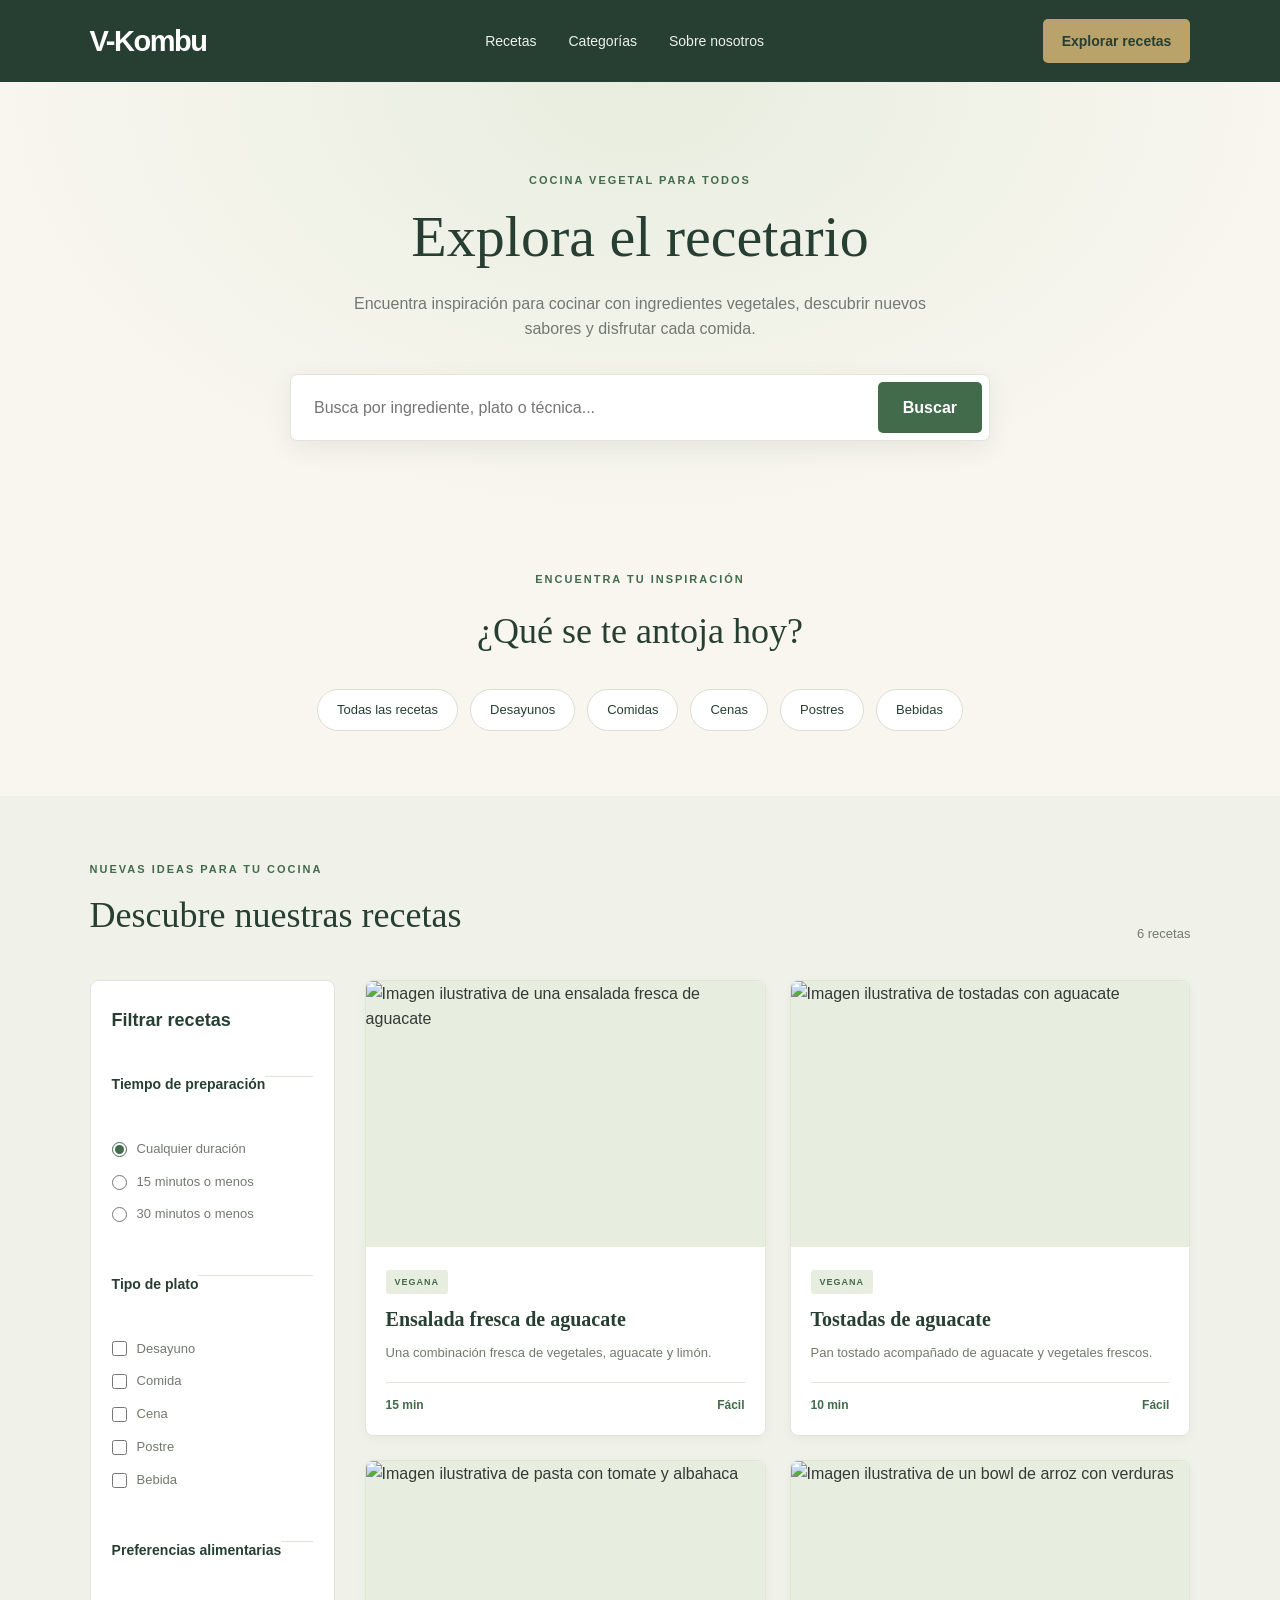
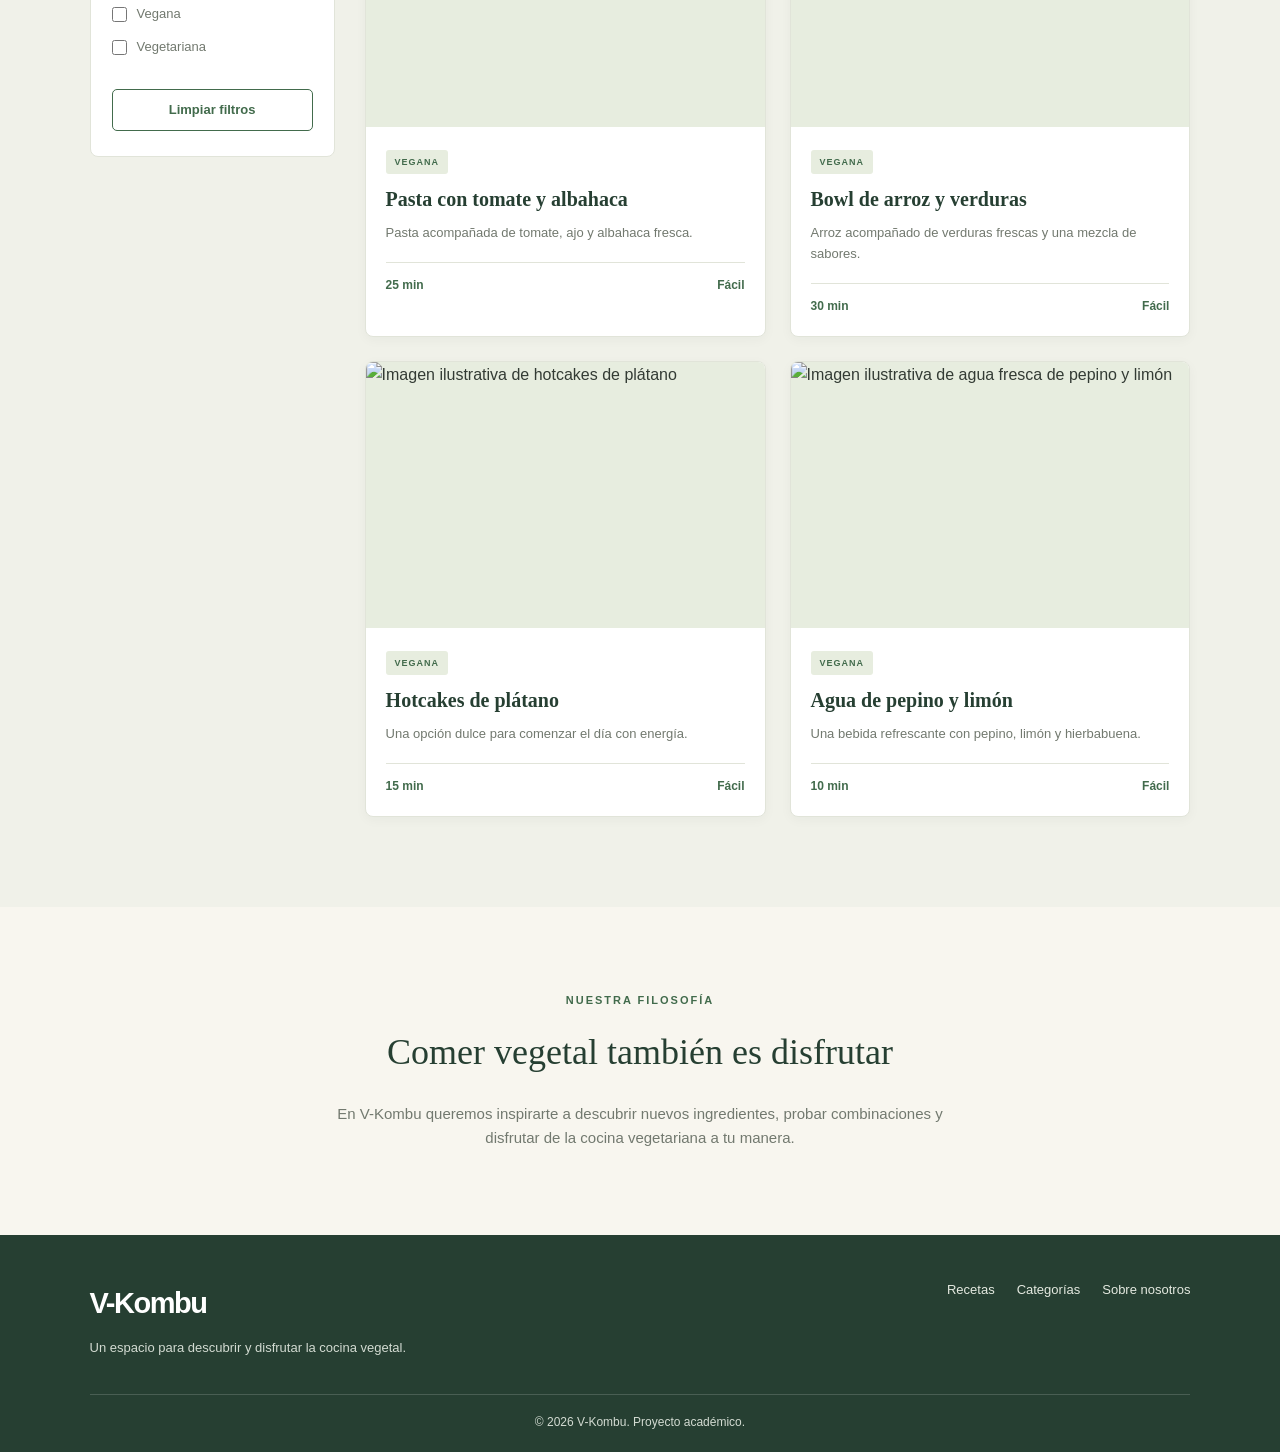
==== index.html @ d4061a19 "actualizacion de pagina" ====
<!DOCTYPE html>
<html lang="es">

<head>
    <meta charset="UTF-8">
    <meta name="viewport" content="width=device-width, initial-scale=1.0">

    <meta name="description"
        content="Descubre recetas vegetarianas, explora ingredientes y encuentra inspiración para cocinar de forma saludable.">

    <title>V-Kombu | Recetario Vegetal</title>

    <link rel="stylesheet" href="css/estilos.css">
</head>

<body>

    <!-- ENCABEZADO -->
    <header class="encabezado">

        <a href="#" class="logo" aria-label="V-Kombu, página principal">
            V-Kombu
        </a>

        <nav class="navegacion" aria-label="Navegación principal">
            <a href="#recetas">Recetas</a>
            <a href="#categorias">Categorías</a>
            <a href="#nosotros">Sobre nosotros</a>
        </nav>

        <a href="#recetas" class="boton-explorar">
            Explorar recetas
        </a>

    </header>


    <!-- CONTENIDO PRINCIPAL -->
    <main>

        <!-- PRESENTACIÓN Y BUSCADOR -->
        <section class="presentacion">

            <p class="etiqueta">COCINA VEGETAL PARA TODOS</p>

            <h1>Explora el recetario</h1>

            <p class="descripcion">
                Encuentra inspiración para cocinar con ingredientes
                vegetales, descubrir nuevos sabores y disfrutar cada comida.
            </p>

            <form class="buscador" id="formulario-busqueda" role="search">

                <label for="buscar-receta" class="texto-oculto">
                    Buscar recetas
                </label>

                <input
                    type="search"
                    id="buscar-receta"
                    name="busqueda"
                    placeholder="Busca por ingrediente, plato o técnica..."
                >

                <button type="submit">
                    Buscar
                </button>

            </form>

        </section>


        <!-- CATEGORÍAS -->
        <section class="categorias" id="categorias">

            <div class="titulo-seccion">
                <p class="etiqueta">ENCUENTRA TU INSPIRACIÓN</p>
                <h2>¿Qué se te antoja hoy?</h2>
            </div>

            <div class="lista-categorias">

                <button type="button" class="categoria" data-categoria="todas">
                    Todas las recetas
                </button>

                <button type="button" class="categoria" data-categoria="desayuno">
                    Desayunos
                </button>

                <button type="button" class="categoria" data-categoria="comida">
                    Comidas
                </button>

                <button type="button" class="categoria" data-categoria="cena">
                    Cenas
                </button>

                <button type="button" class="categoria" data-categoria="postre">
                    Postres
                </button>

                <button type="button" class="categoria" data-categoria="bebida">
                    Bebidas
                </button>

            </div>

        </section>


        <!-- RECETAS Y FILTROS -->
        <section class="seccion-recetas" id="recetas">

            <div class="encabezado-recetas">

                <div>
                    <p class="etiqueta">NUEVAS IDEAS PARA TU COCINA</p>
                    <h2>Descubre nuestras recetas</h2>
                </div>

                <p id="contador-recetas" aria-live="polite">
                    6 recetas
                </p>

            </div>


            <div class="contenido-recetas">

                <!-- PANEL DE FILTROS -->
                <aside class="filtros" aria-label="Filtros de recetas">

                    <h3>Filtrar recetas</h3>

                    <!-- FILTRO POR TIEMPO -->
                    <fieldset>

                        <legend>Tiempo de preparación</legend>

                        <label>
                            <input type="radio" name="tiempo" value="todos" checked>
                            Cualquier duración
                        </label>

                        <label>
                            <input type="radio" name="tiempo" value="15">
                            15 minutos o menos
                        </label>

                        <label>
                            <input type="radio" name="tiempo" value="30">
                            30 minutos o menos
                        </label>

                    </fieldset>


                    <!-- FILTRO POR TIPO DE PLATO -->
                    <fieldset>

                        <legend>Tipo de plato</legend>

                        <label>
                            <input type="checkbox" name="tipo" value="desayuno">
                            Desayuno
                        </label>

                        <label>
                            <input type="checkbox" name="tipo" value="comida">
                            Comida
                        </label>

                        <label>
                            <input type="checkbox" name="tipo" value="cena">
                            Cena
                        </label>

                        <label>
                            <input type="checkbox" name="tipo" value="postre">
                            Postre
                        </label>

                        <label>
                            <input type="checkbox" name="tipo" value="bebida">
                            Bebida
                        </label>

                    </fieldset>


                    <!-- FILTRO POR ALIMENTACIÓN -->
                    <fieldset>

                        <legend>Preferencias alimentarias</legend>

                        <label>
                            <input type="checkbox" name="alimentacion" value="vegana">
                            Vegana
                        </label>

                        <label>
                            <input type="checkbox" name="alimentacion" value="vegetariana">
                            Vegetariana
                        </label>

                    </fieldset>


                    <button type="button" id="limpiar-filtros">
                        Limpiar filtros
                    </button>

                </aside>


                <!-- CUADRÍCULA DE RECETAS -->
                <div class="cuadricula-recetas" id="lista-recetas">


                    <!-- RECETA 1 -->
                    <article
                        class="tarjeta-receta"
                        data-nombre="ensalada fresca de aguacate"
                        data-ingredientes="aguacate lechuga tomate pepino limón"
                        data-categoria="comida"
                        data-tiempo="15"
                        data-alimentacion="vegana vegetariana"
                    >

                        <img
                            src="https://placehold.co/600x400/E5EBDD/31543D?text=Ensalada+fresca"
                            alt="Imagen ilustrativa de una ensalada fresca de aguacate"
                            loading="lazy"
                        >

                        <div class="informacion-receta">

                            <span class="etiqueta-receta">VEGANA</span>

                            <h3>Ensalada fresca de aguacate</h3>

                            <p>
                                Una combinación fresca de vegetales,
                                aguacate y limón.
                            </p>

                            <div class="detalles-receta">
                                <span>15 min</span>
                                <span>Fácil</span>
                            </div>

                        </div>

                    </article>


                    <!-- RECETA 2 -->
                    <article
                        class="tarjeta-receta"
                        data-nombre="tostadas de aguacate"
                        data-ingredientes="pan aguacate tomate limón"
                        data-categoria="desayuno"
                        data-tiempo="10"
                        data-alimentacion="vegana vegetariana"
                    >

                        <img
                            src="https://placehold.co/600x400/F2E6CE/715538?text=Tostadas+de+aguacate"
                            alt="Imagen ilustrativa de tostadas con aguacate"
                            loading="lazy"
                        >

                        <div class="informacion-receta">

                            <span class="etiqueta-receta">VEGANA</span>

                            <h3>Tostadas de aguacate</h3>

                            <p>
                                Pan tostado acompañado de aguacate
                                y vegetales frescos.
                            </p>

                            <div class="detalles-receta">
                                <span>10 min</span>
                                <span>Fácil</span>
                            </div>

                        </div>

                    </article>


                    <!-- RECETA 3 -->
                    <article
                        class="tarjeta-receta"
                        data-nombre="pasta con tomate y albahaca"
                        data-ingredientes="pasta tomate albahaca ajo aceite de oliva"
                        data-categoria="comida"
                        data-tiempo="25"
                        data-alimentacion="vegana vegetariana"
                    >

                        <img
                            src="https://placehold.co/600x400/F1DCD0/7B4938?text=Pasta+con+tomate"
                            alt="Imagen ilustrativa de pasta con tomate y albahaca"
                            loading="lazy"
                        >

                        <div class="informacion-receta">

                            <span class="etiqueta-receta">VEGANA</span>

                            <h3>Pasta con tomate y albahaca</h3>

                            <p>
                                Pasta acompañada de tomate,
                                ajo y albahaca fresca.
                            </p>

                            <div class="detalles-receta">
                                <span>25 min</span>
                                <span>Fácil</span>
                            </div>

                        </div>

                    </article>


                    <!-- RECETA 4 -->
                    <article
                        class="tarjeta-receta"
                        data-nombre="bowl de arroz y verduras"
                        data-ingredientes="arroz zanahoria brócoli pepino ajonjolí"
                        data-categoria="comida"
                        data-tiempo="30"
                        data-alimentacion="vegana vegetariana"
                    >

                        <img
                            src="https://placehold.co/600x400/E3E8D5/496341?text=Bowl+de+verduras"
                            alt="Imagen ilustrativa de un bowl de arroz con verduras"
                            loading="lazy"
                        >

                        <div class="informacion-receta">

                            <span class="etiqueta-receta">VEGANA</span>

                            <h3>Bowl de arroz y verduras</h3>

                            <p>
                                Arroz acompañado de verduras
                                frescas y una mezcla de sabores.
                            </p>

                            <div class="detalles-receta">
                                <span>30 min</span>
                                <span>Fácil</span>
                            </div>

                        </div>

                    </article>


                    <!-- RECETA 5 -->
                    <article
                        class="tarjeta-receta"
                        data-nombre="hotcakes de plátano"
                        data-ingredientes="plátano avena leche vegetal canela"
                        data-categoria="desayuno"
                        data-tiempo="15"
                        data-alimentacion="vegana vegetariana"
                    >

                        <img
                            src="https://placehold.co/600x400/F0E2C8/795A3B?text=Hotcakes+de+pl%C3%A1tano"
                            alt="Imagen ilustrativa de hotcakes de plátano"
                            loading="lazy"
                        >

                        <div class="informacion-receta">

                            <span class="etiqueta-receta">VEGANA</span>

                            <h3>Hotcakes de plátano</h3>

                            <p>
                                Una opción dulce para comenzar
                                el día con energía.
                            </p>

                            <div class="detalles-receta">
                                <span>15 min</span>
                                <span>Fácil</span>
                            </div>

                        </div>

                    </article>


                    <!-- RECETA 6 -->
                    <article
                        class="tarjeta-receta"
                        data-nombre="agua fresca de pepino y limón"
                        data-ingredientes="pepino limón agua hierbabuena"
                        data-categoria="bebida"
                        data-tiempo="10"
                        data-alimentacion="vegana vegetariana"
                    >

                        <img
                            src="https://placehold.co/600x400/DCECE1/3F7255?text=Agua+de+pepino"
                            alt="Imagen ilustrativa de agua fresca de pepino y limón"
                            loading="lazy"
                        >

                        <div class="informacion-receta">

                            <span class="etiqueta-receta">VEGANA</span>

                            <h3>Agua de pepino y limón</h3>

                            <p>
                                Una bebida refrescante con pepino,
                                limón y hierbabuena.
                            </p>

                            <div class="detalles-receta">
                                <span>10 min</span>
                                <span>Fácil</span>
                            </div>

                        </div>

                    </article>


                    <!-- MENSAJE CUANDO NO HAY RESULTADOS -->
                    <p id="sin-resultados" hidden>
                        No encontramos recetas con esos criterios.
                        Prueba con otros filtros.
                    </p>

                </div>

            </div>

        </section>


        <!-- SOBRE NOSOTROS -->
        <section class="sobre-nosotros" id="nosotros">

            <p class="etiqueta">NUESTRA FILOSOFÍA</p>

            <h2>Comer vegetal también es disfrutar</h2>

            <p>
                En V-Kombu queremos inspirarte a descubrir nuevos
                ingredientes, probar combinaciones y disfrutar
                de la cocina vegetariana a tu manera.
            </p>

        </section>

    </main>


    <!-- PIE DE PÁGINA -->
    <footer class="pie-pagina">

        <div class="pie-contenido">

            <div>
                <a href="#" class="logo">V-Kombu</a>

                <p>
                    Un espacio para descubrir y disfrutar
                    la cocina vegetal.
                </p>
            </div>

            <div class="enlaces-pie">

                <a href="#recetas">Recetas</a>
                <a href="#categorias">Categorías</a>
                <a href="#nosotros">Sobre nosotros</a>

            </div>

        </div>

        <p class="copyright">
            © 2026 V-Kombu. Proyecto académico.
        </p>

    </footer>


    <!-- CONEXIÓN CON JAVASCRIPT -->
    <script src="js/app.js"></script>

</body>

</html>
---- css/estilos.css ----
/* ========================================
   V-KOMBU - RECETARIO VEGETAL
   HOJA DE ESTILOS PRINCIPAL
======================================== */

/* 1. COLORES Y CONFIGURACIÓN GENERAL */

:root {
    --verde-oscuro: #263f32;
    --verde-principal: #426b4c;
    --verde-claro: #e7eddf;
    --crema: #f8f6ef;
    --blanco: #ffffff;
    --dorado: #b9a36b;
    --texto: #333b34;
    --texto-suave: #72796f;
    --borde: #e1e4d9;
    --sombra: 0 8px 25px rgba(38, 63, 50, 0.08);
}

* {
    box-sizing: border-box;
    margin: 0;
    padding: 0;
}

html {
    scroll-behavior: smooth;
    scroll-padding-top: 100px;
}

body {
    font-family: Arial, Helvetica, sans-serif;
    background-color: var(--crema);
    color: var(--texto);
    line-height: 1.6;
}

img {
    display: block;
    max-width: 100%;
}

a {
    color: inherit;
    text-decoration: none;
}

button,
input {
    font: inherit;
}

button {
    cursor: pointer;
}

button:focus-visible,
a:focus-visible,
input:focus-visible {
    outline: 3px solid var(--dorado);
    outline-offset: 3px;
}

[hidden] {
    display: none !important;
}

.texto-oculto {
    position: absolute;
    width: 1px;
    height: 1px;
    padding: 0;
    margin: -1px;
    overflow: hidden;
    clip: rect(0, 0, 0, 0);
    white-space: nowrap;
    border: 0;
}


/* 2. ENCABEZADO */

.encabezado {
    min-height: 82px;
    padding: 18px 7%;
    background-color: var(--verde-oscuro);
    color: var(--blanco);
    display: flex;
    align-items: center;
    justify-content: space-between;
    gap: 28px;
}

.logo {
    color: var(--blanco);
    font-size: 29px;
    font-weight: 800;
    letter-spacing: -1.5px;
}

.navegacion {
    display: flex;
    align-items: center;
    gap: 32px;
}

.navegacion a {
    font-size: 14px;
    color: #edf0e9;
    transition: color 0.2s ease;
}

.navegacion a:hover {
    color: #d9c58e;
}

.boton-explorar {
    background-color: var(--dorado);
    color: var(--verde-oscuro);
    border-radius: 5px;
    padding: 11px 19px;
    font-size: 14px;
    font-weight: bold;
    transition: background-color 0.2s ease;
}

.boton-explorar:hover {
    background-color: #d1bd87;
}


/* 3. PRESENTACIÓN Y BUSCADOR */

.presentacion {
    padding: 90px 20px 75px;
    text-align: center;
    background:
        radial-gradient(
            ellipse at top,
            #e8eddf 0%,
            var(--crema) 72%
        );
}

.etiqueta {
    color: var(--verde-principal);
    font-size: 11px;
    font-weight: bold;
    letter-spacing: 2px;
    margin-bottom: 14px;
}

.presentacion h1 {
    color: var(--verde-oscuro);
    font-family: Georgia, "Times New Roman", serif;
    font-size: clamp(36px, 5vw, 58px);
    font-weight: normal;
    line-height: 1.15;
    margin-bottom: 20px;
}

.descripcion {
    max-width: 610px;
    margin: 0 auto 32px;
    color: var(--texto-suave);
    font-size: 16px;
}

.buscador {
    display: flex;
    max-width: 700px;
    margin: 0 auto;
    padding: 7px;
    background-color: var(--blanco);
    border: 1px solid var(--borde);
    border-radius: 7px;
    box-shadow: var(--sombra);
}

.buscador input {
    flex: 1;
    min-width: 0;
    border: none;
    outline: none;
    background: transparent;
    padding: 13px 16px;
    color: var(--texto);
}

.buscador input:focus-visible {
    outline: 2px solid var(--verde-principal);
    outline-offset: -2px;
}

.buscador button {
    border: none;
    border-radius: 5px;
    padding: 12px 25px;
    background-color: var(--verde-principal);
    color: var(--blanco);
    font-weight: bold;
    transition: background-color 0.2s ease;
}

.buscador button:hover {
    background-color: var(--verde-oscuro);
}


/* 4. CATEGORÍAS */

.categorias {
    padding: 55px 7% 65px;
    text-align: center;
}

.titulo-seccion h2,
.encabezado-recetas h2,
.sobre-nosotros h2 {
    font-family: Georgia, "Times New Roman", serif;
    font-size: clamp(27px, 3vw, 36px);
    font-weight: normal;
    color: var(--verde-oscuro);
}

.lista-categorias {
    display: flex;
    flex-wrap: wrap;
    justify-content: center;
    gap: 12px;
    margin-top: 28px;
}

.categoria {
    border: 1px solid #d9dfd2;
    background-color: var(--blanco);
    color: var(--verde-oscuro);
    padding: 10px 19px;
    border-radius: 30px;
    font-size: 13px;
    transition: all 0.2s ease;
}

.categoria:hover,
.categoria.activa {
    background-color: var(--verde-principal);
    border-color: var(--verde-principal);
    color: var(--blanco);
}


/* 5. SECCIÓN DE RECETAS */

.seccion-recetas {
    padding: 65px 7% 90px;
    background-color: #f0f1e9;
}

.encabezado-recetas {
    display: flex;
    align-items: end;
    justify-content: space-between;
    gap: 20px;
    margin-bottom: 35px;
}

.encabezado-recetas .etiqueta {
    margin-bottom: 8px;
}

#contador-recetas {
    color: var(--texto-suave);
    font-size: 13px;
}


/* 6. DISTRIBUCIÓN DE FILTROS Y TARJETAS */

.contenido-recetas {
    display: grid;
    grid-template-columns: 245px minmax(0, 1fr);
    gap: 30px;
    align-items: start;
}

.filtros {
    background-color: var(--blanco);
    border: 1px solid var(--borde);
    border-radius: 8px;
    padding: 25px 21px;
}

.filtros h3 {
    color: var(--verde-oscuro);
    font-size: 18px;
    margin-bottom: 22px;
}

.filtros fieldset {
    border: none;
    border-top: 1px solid var(--borde);
    padding: 19px 0;
}

.filtros legend {
    padding-top: 17px;
    margin-bottom: 12px;
    font-size: 14px;
    font-weight: bold;
    color: var(--verde-oscuro);
}

.filtros label {
    display: flex;
    align-items: center;
    gap: 10px;
    margin: 12px 0;
    color: var(--texto-suave);
    font-size: 13px;
    cursor: pointer;
}

.filtros input {
    accent-color: var(--verde-principal);
    width: 15px;
    height: 15px;
    flex-shrink: 0;
}

#limpiar-filtros {
    width: 100%;
    padding: 10px;
    border: 1px solid var(--verde-principal);
    border-radius: 5px;
    background-color: transparent;
    color: var(--verde-principal);
    font-size: 13px;
    font-weight: bold;
}

#limpiar-filtros:hover {
    background-color: var(--verde-claro);
}


/* 7. CUADRÍCULA DE RECETAS */

.cuadricula-recetas {
    display: grid;
    grid-template-columns: repeat(2, minmax(0, 1fr));
    gap: 24px;
}

.tarjeta-receta {
    min-width: 0;
    overflow: hidden;
    background-color: var(--blanco);
    border: 1px solid var(--borde);
    border-radius: 8px;
    box-shadow: 0 3px 12px rgba(38, 63, 50, 0.04);
    transition:
        transform 0.25s ease,
        box-shadow 0.25s ease;
}

.tarjeta-receta:hover {
    transform: translateY(-5px);
    box-shadow: var(--sombra);
}

.tarjeta-receta img {
    width: 100%;
    aspect-ratio: 3 / 2;
    object-fit: cover;
    background-color: var(--verde-claro);
}

.informacion-receta {
    padding: 20px;
}

.etiqueta-receta {
    display: inline-block;
    color: var(--verde-principal);
    background-color: var(--verde-claro);
    padding: 5px 9px;
    border-radius: 3px;
    font-size: 9px;
    font-weight: bold;
    letter-spacing: 1px;
    margin-bottom: 12px;
}

.informacion-receta h3 {
    color: var(--verde-oscuro);
    font-family: Georgia, "Times New Roman", serif;
    font-size: 20px;
    line-height: 1.35;
    margin-bottom: 10px;
}

.informacion-receta p {
    color: var(--texto-suave);
    font-size: 13px;
    margin-bottom: 18px;
}

.detalles-receta {
    display: flex;
    align-items: center;
    justify-content: space-between;
    gap: 10px;
    padding-top: 13px;
    border-top: 1px solid var(--borde);
    color: var(--verde-principal);
    font-size: 12px;
    font-weight: bold;
}

#sin-resultados {
    grid-column: 1 / -1;
    padding: 30px;
    text-align: center;
    color: var(--texto-suave);
    background-color: var(--blanco);
    border-radius: 8px;
}


/* 8. SOBRE NOSOTROS */

.sobre-nosotros {
    padding: 85px 20px;
    text-align: center;
    background-color: var(--crema);
}

.sobre-nosotros h2 {
    margin-bottom: 20px;
}

.sobre-nosotros > p:last-child {
    max-width: 650px;
    margin: 0 auto;
    color: var(--texto-suave);
    font-size: 15px;
}


/* 9. PIE DE PÁGINA */

.pie-pagina {
    padding: 45px 7% 20px;
    background-color: var(--verde-oscuro);
    color: var(--blanco);
}

.pie-contenido {
    display: flex;
    justify-content: space-between;
    align-items: start;
    gap: 35px;
    padding-bottom: 35px;
}

.pie-contenido > div:first-child {
    max-width: 350px;
}

.pie-contenido p {
    margin-top: 12px;
    color: #d3dbd2;
    font-size: 13px;
}

.enlaces-pie {
    display: flex;
    flex-wrap: wrap;
    gap: 22px;
}

.enlaces-pie a {
    color: #e4e9e0;
    font-size: 13px;
}

.enlaces-pie a:hover {
    color: #d9c58e;
}

.copyright {
    border-top: 1px solid rgba(255, 255, 255, 0.16);
    padding-top: 18px;
    text-align: center;
    color: #d3dbd2;
    font-size: 12px;
}


/* 10. ADAPTACIÓN A TABLETAS */

@media (max-width: 1000px) {
    .encabezado {
        padding-left: 4%;
        padding-right: 4%;
        gap: 18px;
    }

    .navegacion {
        gap: 18px;
    }

    .seccion-recetas,
    .categorias {
        padding-left: 4%;
        padding-right: 4%;
    }

    .contenido-recetas {
        grid-template-columns: 215px minmax(0, 1fr);
        gap: 20px;
    }

    .cuadricula-recetas {
        gap: 16px;
    }

    .informacion-receta {
        padding: 15px;
    }
}


/* 11. ADAPTACIÓN A CELULARES */

@media (max-width: 700px) {
    .encabezado {
        flex-wrap: wrap;
        justify-content: space-between;
        padding: 17px 5%;
    }

    .logo {
        font-size: 25px;
    }

    .navegacion {
        order: 3;
        width: 100%;
        justify-content: center;
        flex-wrap: wrap;
        gap: 20px;
    }

    .boton-explorar {
        padding: 9px 12px;
        font-size: 12px;
    }

    .presentacion {
        padding: 65px 20px 55px;
    }

    .descripcion {
        font-size: 14px;
    }

    .buscador {
        flex-direction: column;
        gap: 5px;
    }

    .buscador input {
        width: 100%;
    }

    .buscador button {
        width: 100%;
    }

    .categorias {
        padding-top: 45px;
        padding-bottom: 45px;
    }

    .lista-categorias {
        gap: 9px;
    }

    .categoria {
        padding: 9px 13px;
        font-size: 12px;
    }

    .seccion-recetas {
        padding: 50px 5%;
    }

    .encabezado-recetas {
        align-items: start;
        flex-direction: column;
        margin-bottom: 25px;
    }

    .contenido-recetas {
        grid-template-columns: 1fr;
    }

    .filtros {
        padding: 20px;
    }

    .cuadricula-recetas {
        grid-template-columns: 1fr;
        gap: 20px;
    }

    .tarjeta-receta img {
        aspect-ratio: 16 / 10;
    }

    .informacion-receta {
        padding: 20px;
    }

    .sobre-nosotros {
        padding: 60px 22px;
    }

    .pie-contenido {
        flex-direction: column;
    }

    .enlaces-pie {
        gap: 15px;
    }
}


/* 12. REDUCIR ANIMACIONES SI EL USUARIO LO PREFIERE */

@media (prefers-reduced-motion: reduce) {
    *,
    *::before,
    *::after {
        scroll-behavior: auto !important;
        transition-duration: 0.01ms !important;
        animation-duration: 0.01ms !important;
        animation-iteration-count: 1 !important;
    }
}
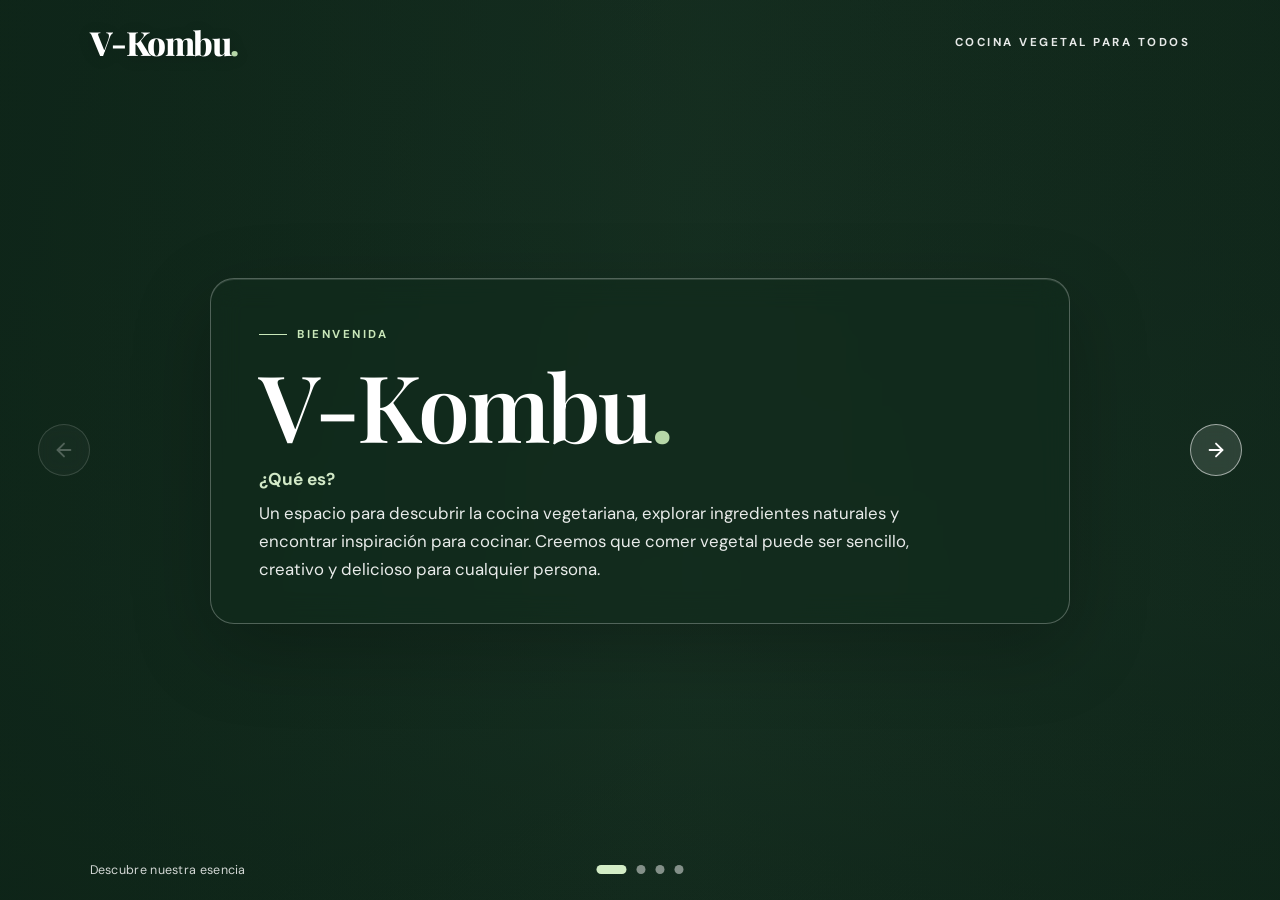
==== commit ba71b757: "Agregar 25 recetas nuevas al recetario" ====
--- a/index.html
+++ b/index.html
@@ -4,509 +4,1031 @@
 <head>
     <meta charset="UTF-8">
     <meta name="viewport" content="width=device-width, initial-scale=1.0">
-
     <meta name="description"
-        content="Descubre recetas vegetarianas, explora ingredientes y encuentra inspiración para cocinar de forma saludable.">
-
-    <title>V-Kombu | Recetario Vegetal</title>
-
-    <link rel="stylesheet" href="css/estilos.css">
+        content="Conoce V-Kombu, un espacio para descubrir y disfrutar la cocina vegetariana.">
+
+    <title>V-Kombu | Cocina vegetal</title>
+
+    <link rel="preconnect" href="https://fonts.googleapis.com">
+    <link rel="preconnect" href="https://fonts.gstatic.com" crossorigin>
+    <link href="https://fonts.googleapis.com/css2?family=DM+Sans:wght@400;500;600;700;800&family=Playfair+Display:wght@500;600;700;800&display=swap"
+        rel="stylesheet">
+
+    <style>
+        :root {
+            --verde: #244b35;
+            --verde-claro: #b6d7a8;
+            --blanco: #ffffff;
+            --texto: #304438;
+            --crema: #f8f8f1;
+        }
+
+        *,
+        *::before,
+        *::after {
+            box-sizing: border-box;
+        }
+
+        html,
+        body {
+            width: 100%;
+            height: 100dvh;
+            margin: 0;
+            overflow: hidden;
+        }
+
+        body {
+            font-family: "DM Sans", sans-serif;
+            color: var(--texto);
+            background: #203c2c;
+        }
+
+        button,
+        a {
+            font: inherit;
+        }
+
+        button:focus-visible,
+        a:focus-visible {
+            outline: 3px solid #b6d7a8;
+            outline-offset: 4px;
+        }
+
+        .presentacion {
+            position: relative;
+            width: 100%;
+            height: 100dvh;
+            overflow: hidden;
+            isolation: isolate;
+        }
+
+        /* FONDO FOTOGRÁFICO */
+
+        .fondo {
+            position: absolute;
+            inset: 0;
+            z-index: -2;
+            background-image:
+                url("https://images.unsplash.com/photo-1448375240586-882707db888b?auto=format&fit=crop&w=2400&q=85");
+            background-size: cover;
+            background-position: center;
+            transform: scale(1.03);
+        }
+
+        .fondo::after {
+            content: "";
+            position: absolute;
+            inset: 0;
+            background:
+                linear-gradient(
+                    90deg,
+                    rgba(12, 34, 23, 0.76),
+                    rgba(16, 39, 26, 0.43) 55%,
+                    rgba(12, 32, 22, 0.58)
+                ),
+                linear-gradient(
+                    0deg,
+                    rgba(9, 25, 17, 0.38),
+                    transparent 35%,
+                    rgba(9, 25, 17, 0.22)
+                );
+        }
+
+        .barra-superior {
+            position: absolute;
+            top: 0;
+            left: 0;
+            z-index: 10;
+            width: 100%;
+            padding: 20px 7%;
+            display: flex;
+            align-items: center;
+            justify-content: space-between;
+            gap: 20px;
+        }
+
+        .logo {
+            color: var(--blanco);
+            text-decoration: none;
+            font-family: "Playfair Display", serif;
+            font-size: clamp(1.55rem, 2.6vw, 2.1rem);
+            font-weight: 800;
+            letter-spacing: -1.5px;
+            text-shadow: 0 2px 15px rgba(0, 0, 0, 0.2);
+        }
+
+        .logo span {
+            color: #b6d7a8;
+        }
+
+        .etiqueta-superior {
+            color: rgba(255, 255, 255, 0.9);
+            font-size: 0.72rem;
+            font-weight: 700;
+            letter-spacing: 2.5px;
+        }
+
+        /* CARRUSEL */
+
+        .carrusel {
+            display: flex;
+            width: 100%;
+            height: 100dvh;
+            overflow-x: auto;
+            overflow-y: hidden;
+            scroll-snap-type: x mandatory;
+            scroll-behavior: smooth;
+            scrollbar-width: none;
+        }
+
+        .carrusel::-webkit-scrollbar {
+            display: none;
+        }
+
+        .pantalla {
+            position: relative;
+            flex: 0 0 100%;
+            width: 100%;
+            height: 100dvh;
+            padding: 76px 11% 74px;
+            display: flex;
+            align-items: center;
+            justify-content: center;
+            scroll-snap-align: start;
+            overflow: hidden;
+        }
+
+        /* PAISAJES DIFERENTES POR SECCIÓN */
+
+        .pantalla::before {
+            content: "";
+            position: absolute;
+            inset: 0;
+            z-index: 0;
+            background-size: cover;
+            background-position: center;
+            transition: transform 1.2s ease;
+        }
+
+        .pantalla:hover::before {
+            transform: scale(1.035);
+        }
+
+        .pantalla-inicio::before {
+            background-image: url("https://images.unsplash.com/photo-1448375240586-882707db888b?auto=format&fit=crop&w=2200&q=85");
+        }
+
+        .pantalla-mision::before {
+            background-image: url("https://images.unsplash.com/photo-1472396961693-142e6e269027?auto=format&fit=crop&w=2200&q=85");
+        }
+
+        .pantalla-vision::before {
+            background-image: url("https://images.unsplash.com/photo-1441974231531-c6227db76b6e?auto=format&fit=crop&w=2200&q=85");
+        }
+
+        .pantalla-valores::before {
+            background-image: url("https://images.unsplash.com/photo-1470770841072-f978cf4d019e?auto=format&fit=crop&w=2200&q=85");
+        }
+
+        .pantalla::after {
+            content: "";
+            position: absolute;
+            inset: 0;
+            z-index: 1;
+            background: linear-gradient(
+                90deg,
+                rgba(13, 36, 23, 0.53),
+                rgba(13, 36, 23, 0.17),
+                rgba(13, 36, 23, 0.42)
+            );
+            pointer-events: none;
+        }
+
+        /* CARDS PRINCIPALES */
+
+        .contenido {
+            position: relative;
+            z-index: 2;
+            width: 100%;
+            max-width: 860px;
+            max-height: 100%;
+            overflow-y: auto;
+            scrollbar-width: none;
+            margin: auto;
+            padding: clamp(22px, 3.4vw, 40px) clamp(26px, 4.2vw, 48px);
+            color: var(--blanco);
+            background: rgba(17, 42, 28, 0.62);
+            border: 1px solid rgba(255, 255, 255, 0.27);
+            border-radius: 24px;
+            box-shadow:
+                0 25px 80px rgba(0, 0, 0, 0.24),
+                inset 0 1px 0 rgba(255, 255, 255, 0.12);
+            -webkit-backdrop-filter: blur(15px);
+            backdrop-filter: blur(15px);
+            animation: aparecer 0.75s ease both;
+        }
+
+        .contenido::-webkit-scrollbar {
+            display: none;
+        }
+
+        @keyframes aparecer {
+            from {
+                opacity: 0;
+                transform: translateY(14px);
+            }
+
+            to {
+                opacity: 1;
+                transform: translateY(0);
+            }
+        }
+
+        .numero {
+            display: inline-flex;
+            align-items: center;
+            gap: 10px;
+            margin-bottom: 14px;
+            color: #c9e7b9;
+            font-size: 0.72rem;
+            font-weight: 700;
+            letter-spacing: 2.5px;
+        }
+
+        .numero::before {
+            content: "";
+            width: 28px;
+            height: 1px;
+            background: #c9e7b9;
+        }
+
+        .pantalla h1,
+        .pantalla h2 {
+            margin: 0 0 14px;
+            color: var(--blanco);
+            font-family: "Playfair Display", serif;
+            font-weight: 600;
+            line-height: 1.06;
+            letter-spacing: -1.5px;
+            text-wrap: balance;
+        }
+
+        .pantalla h1 {
+            font-size: clamp(3.2rem, 7.5vw, 5.8rem);
+            letter-spacing: -3px;
+        }
+
+        .pantalla h1::after {
+            content: ".";
+            color: #b6d7a8;
+        }
+
+        .pantalla h2 {
+            font-size: clamp(2.1rem, 4.8vw, 3.6rem);
+        }
+
+        .pregunta {
+            margin: 0 0 10px;
+            color: #d2e9c7;
+            font-size: 1.08rem;
+            font-weight: 700;
+        }
+
+        .descripcion {
+            max-width: 690px;
+            margin: 0;
+            color: rgba(255, 255, 255, 0.91);
+            font-size: clamp(0.95rem, 1.45vw, 1.05rem);
+            line-height: 1.65;
+        }
+
+        /* CARDS DE VALORES */
+
+        .lista-valores {
+            display: grid;
+            grid-template-columns: repeat(2, minmax(0, 1fr));
+            gap: 11px;
+            margin-top: 18px;
+        }
+
+        .valor {
+            padding: 13px 16px;
+            background: rgba(255, 255, 255, 0.11);
+            border: 1px solid rgba(255, 255, 255, 0.20);
+            border-radius: 15px;
+            transition:
+                background 0.25s ease,
+                transform 0.25s ease,
+                border-color 0.25s ease;
+        }
+
+        .valor:hover {
+            background: rgba(255, 255, 255, 0.18);
+            border-color: rgba(214, 239, 202, 0.6);
+            transform: translateY(-2px);
+        }
+
+        .valor h3 {
+            margin: 0 0 4px;
+            color: #d3edc6;
+            font-family: "Playfair Display", serif;
+            font-size: 1.12rem;
+        }
+
+        .valor p {
+            margin: 0;
+            color: rgba(255, 255, 255, 0.86);
+            font-size: 0.86rem;
+            line-height: 1.48;
+        }
+
+        /* BOTÓN CONTINUAR */
+
+        .boton-acceso {
+            display: inline-flex;
+            align-items: center;
+            justify-content: center;
+            gap: 12px;
+            margin-top: 18px;
+            padding: 12px 22px;
+            border: 1px solid rgba(255, 255, 255, 0.4);
+            border-radius: 100px;
+            background: #d3e8c7;
+            color: #23432e;
+            text-decoration: none;
+            font-size: 0.95rem;
+            font-weight: 800;
+            cursor: pointer;
+            transition:
+                background 0.25s ease,
+                transform 0.25s ease,
+                box-shadow 0.25s ease;
+        }
+
+        .boton-acceso:hover {
+            background: #ffffff;
+            transform: translateY(-2px);
+            box-shadow: 0 8px 25px rgba(0, 0, 0, 0.2);
+        }
+
+        .boton-acceso svg {
+            width: 18px;
+            height: 18px;
+            flex-shrink: 0;
+            transition: transform 0.25s ease;
+        }
+
+        .boton-acceso:hover svg {
+            transform: translateX(4px);
+        }
+
+        /* TEXTO INFERIOR */
+
+        .pista {
+            position: absolute;
+            bottom: 22px;
+            left: 7%;
+            z-index: 5;
+            margin: 0;
+            color: rgba(255, 255, 255, 0.82);
+            font-size: 0.78rem;
+            letter-spacing: 0.3px;
+        }
+
+        /* FLECHAS LATERALES */
+
+        .controles {
+            position: absolute;
+            inset: 0;
+            z-index: 8;
+            pointer-events: none;
+        }
+
+        .flecha {
+            position: absolute;
+            top: 50%;
+            width: 52px;
+            height: 52px;
+            padding: 0;
+            display: flex;
+            align-items: center;
+            justify-content: center;
+            overflow: visible;
+            border: 1px solid rgba(255, 255, 255, 0.55);
+            border-radius: 50%;
+            background: rgba(255, 255, 255, 0.12);
+            color: var(--blanco);
+            cursor: pointer;
+            pointer-events: auto;
+            -webkit-backdrop-filter: blur(8px);
+            backdrop-filter: blur(8px);
+            transform: translateY(-50%);
+            transition:
+                background 0.25s ease,
+                border-color 0.25s ease,
+                opacity 0.25s ease;
+        }
+
+        .flecha svg {
+            width: 22px;
+            height: 22px;
+            display: block;
+            flex-shrink: 0;
+        }
+
+        #anterior {
+            left: 3%;
+        }
+
+        #siguiente {
+            right: 3%;
+        }
+
+        /* ONDAS CIRCULARES AL PASAR EL CURSOR */
+
+        .flecha::before,
+        .flecha::after {
+            content: "";
+            position: absolute;
+            inset: -2px;
+            border: 1px solid rgba(220, 245, 209, 0.9);
+            border-radius: 50%;
+            opacity: 0;
+            pointer-events: none;
+        }
+
+        .flecha:hover:not(:disabled) {
+            background: rgba(185, 220, 166, 0.28);
+            border-color: #d3edc6;
+        }
+
+        .flecha:hover:not(:disabled)::before {
+            animation: onda 1.5s ease-out infinite;
+        }
+
+        .flecha:hover:not(:disabled)::after {
+            animation: onda 1.5s ease-out 0.5s infinite;
+        }
+
+        @keyframes onda {
+            0% {
+                transform: scale(1);
+                opacity: 0.8;
+            }
+
+            100% {
+                transform: scale(2.1);
+                opacity: 0;
+            }
+        }
+
+        .flecha:disabled {
+            opacity: 0.28;
+            cursor: not-allowed;
+        }
+
+        /* INDICADORES INFERIORES */
+
+        .progreso {
+            position: absolute;
+            bottom: 26px;
+            left: 50%;
+            display: flex;
+            align-items: center;
+            gap: 10px;
+            pointer-events: auto;
+            transform: translateX(-50%);
+        }
+
+        .punto {
+            width: 9px;
+            height: 9px;
+            padding: 0;
+            border: 0;
+            border-radius: 50px;
+            background: rgba(255, 255, 255, 0.48);
+            cursor: pointer;
+            transition:
+                width 0.3s ease,
+                background 0.3s ease;
+        }
+
+        .punto:hover {
+            background: #ffffff;
+        }
+
+        .punto.activo {
+            width: 30px;
+            background: #d3edc6;
+        }
+
+        /* ADAPTACIÓN A CELULARES */
+
+        @media (max-width: 700px) {
+            .barra-superior {
+                padding: 16px 6%;
+            }
+
+            .etiqueta-superior {
+                max-width: 145px;
+                font-size: 0.58rem;
+                line-height: 1.4;
+                text-align: right;
+                letter-spacing: 1.3px;
+            }
+
+            .pantalla {
+                padding: 64px 7% 96px;
+            }
+
+            .contenido {
+                padding: 20px 18px;
+                border-radius: 20px;
+            }
+
+            .numero {
+                margin-bottom: 10px;
+                font-size: 0.64rem;
+                letter-spacing: 1.5px;
+            }
+
+            .pantalla h1 {
+                font-size: clamp(2.8rem, 12vw, 4.2rem);
+                letter-spacing: -2px;
+                margin-bottom: 10px;
+            }
+
+            .pantalla h2 {
+                font-size: clamp(1.9rem, 8vw, 2.8rem);
+                letter-spacing: -1px;
+                margin-bottom: 10px;
+            }
+
+            .pregunta {
+                font-size: 0.98rem;
+                margin-bottom: 6px;
+            }
+
+            .descripcion {
+                font-size: 0.88rem;
+                line-height: 1.55;
+            }
+
+            .lista-valores {
+                gap: 8px;
+                margin-top: 12px;
+            }
+
+            .valor {
+                padding: 10px 12px;
+                border-radius: 12px;
+            }
+
+            .valor h3 {
+                font-size: 0.98rem;
+                margin-bottom: 2px;
+            }
+
+            .valor p {
+                font-size: 0.76rem;
+                line-height: 1.4;
+            }
+
+            .boton-acceso {
+                margin-top: 14px;
+                padding: 10px 18px;
+                font-size: 0.88rem;
+            }
+
+            .flecha {
+                top: auto;
+                bottom: 16px;
+                width: 42px;
+                height: 42px;
+                transform: none;
+            }
+
+            .flecha svg {
+                width: 18px;
+                height: 18px;
+            }
+
+            #anterior {
+                left: 6%;
+            }
+
+            #siguiente {
+                right: 6%;
+            }
+
+            .progreso {
+                bottom: 33px;
+                gap: 7px;
+            }
+
+            .punto {
+                width: 7px;
+                height: 7px;
+            }
+
+            .punto.activo {
+                width: 22px;
+            }
+
+            .pista {
+                bottom: 66px;
+                left: 7%;
+                max-width: 140px;
+                font-size: 0.7rem;
+                line-height: 1.35;
+            }
+        }
+
+        @media (max-width: 380px) {
+            .pantalla {
+                padding-right: 6%;
+                padding-left: 6%;
+            }
+
+            .contenido {
+                padding: 16px 14px;
+            }
+
+            .lista-valores {
+                gap: 6px;
+            }
+
+            .valor {
+                padding: 8px 10px;
+            }
+
+            .valor p {
+                font-size: 0.72rem;
+            }
+
+            .pista {
+                max-width: 110px;
+            }
+        }
+
+        @media (prefers-reduced-motion: reduce) {
+            *,
+            *::before,
+            *::after {
+                animation-duration: 0.01ms !important;
+                transition-duration: 0.01ms !important;
+                scroll-behavior: auto !important;
+            }
+        }
+    </style>
 </head>
 
 <body>
 
-    <!-- ENCABEZADO -->
-    <header class="encabezado">
-
-        <a href="#" class="logo" aria-label="V-Kombu, página principal">
-            V-Kombu
-        </a>
-
-        <nav class="navegacion" aria-label="Navegación principal">
-            <a href="#recetas">Recetas</a>
-            <a href="#categorias">Categorías</a>
-            <a href="#nosotros">Sobre nosotros</a>
+    <main class="presentacion">
+
+        <div class="fondo" aria-hidden="true"></div>
+
+        <header class="barra-superior">
+            <a class="logo" id="logo-inicio" href="#inicio" aria-label="V-Kombu, inicio">
+                V-Kombu<span>.</span>
+            </a>
+
+            <span class="etiqueta-superior">
+                COCINA VEGETAL PARA TODOS
+            </span>
+        </header>
+
+        <div class="carrusel" id="carrusel">
+
+            <!-- PANTALLA 1: BIENVENIDA -->
+            <section
+                class="pantalla pantalla-inicio"
+                id="inicio"
+                aria-labelledby="titulo-inicio">
+
+                <div class="contenido">
+                    <span class="numero">BIENVENIDA</span>
+
+                    <h1 id="titulo-inicio">V-Kombu</h1>
+
+                    <p class="pregunta">¿Qué es?</p>
+
+                    <p class="descripcion">
+                        Un espacio para descubrir la cocina vegetariana,
+                        explorar ingredientes naturales y encontrar
+                        inspiración para cocinar. Creemos que comer
+                        vegetal puede ser sencillo, creativo y delicioso
+                        para cualquier persona.
+                    </p>
+                </div>
+            </section>
+
+            <!-- PANTALLA 2: MISIÓN -->
+            <section
+                class="pantalla pantalla-mision"
+                id="mision"
+                aria-labelledby="titulo-mision">
+
+                <div class="contenido">
+                    <span class="numero">NUESTRO PROPÓSITO</span>
+
+                    <h2 id="titulo-mision">Nuestra misión</h2>
+
+                    <p class="descripcion">
+                        Acercar la cocina vegetariana a todas las
+                        personas mediante un recetario accesible,
+                        ideas prácticas e inspiración para experimentar
+                        con nuevos ingredientes y sabores.
+                    </p>
+                </div>
+            </section>
+
+            <!-- PANTALLA 3: VISIÓN -->
+            <section
+                class="pantalla pantalla-vision"
+                id="vision"
+                aria-labelledby="titulo-vision">
+
+                <div class="contenido">
+                    <span class="numero">HACIA DÓNDE VAMOS</span>
+
+                    <h2 id="titulo-vision">Nuestra visión</h2>
+
+                    <p class="descripcion">
+                        Convertirnos en un espacio digital de referencia
+                        para descubrir, aprender y disfrutar la cocina
+                        vegetariana, donde cada persona pueda encontrar
+                        nuevas posibilidades para su alimentación.
+                    </p>
+                </div>
+            </section>
+
+            <!-- PANTALLA 4: VALORES -->
+            <section
+                class="pantalla pantalla-valores"
+                id="valores"
+                aria-labelledby="titulo-valores">
+
+                <div class="contenido">
+                    <span class="numero">LO QUE NOS DEFINE</span>
+
+                    <h2 id="titulo-valores">Nuestros valores</h2>
+
+                    <p class="descripcion">
+                        La esencia de V-Kombu está en disfrutar el
+                        proceso, respetar la diversidad de gustos
+                        y descubrir nuevas formas de cocinar.
+                    </p>
+
+                    <div class="lista-valores">
+
+                        <article class="valor">
+                            <h3>Naturalidad</h3>
+                            <p>
+                                Inspiración en los ingredientes
+                                vegetales y sus posibilidades.
+                            </p>
+                        </article>
+
+                        <article class="valor">
+                            <h3>Inclusión</h3>
+                            <p>
+                                Recetas e ideas para personas
+                                con gustos y experiencias diferentes.
+                            </p>
+                        </article>
+
+                        <article class="valor">
+                            <h3>Creatividad</h3>
+                            <p>
+                                Libertad para experimentar y
+                                descubrir nuevas combinaciones.
+                            </p>
+                        </article>
+
+                        <article class="valor">
+                            <h3>Disfrute</h3>
+                            <p>
+                                Cocinar como una oportunidad
+                                para aprender y disfrutar.
+                            </p>
+                        </article>
+
+                    </div>
+
+                    <button
+                        class="boton-acceso"
+                        id="ir-acceso"
+                        type="button">
+                        Continuar
+                        <svg viewBox="0 0 24 24" fill="none" stroke="currentColor" stroke-width="2.2" stroke-linecap="round" stroke-linejoin="round" aria-hidden="true">
+                            <line x1="5" y1="12" x2="19" y2="12"></line>
+                            <polyline points="12 5 19 12 12 19"></polyline>
+                        </svg>
+                    </button>
+                </div>
+            </section>
+
+        </div>
+
+        <p class="pista" id="pista" aria-live="polite">
+            Descubre nuestra esencia
+        </p>
+
+        <nav class="controles" aria-label="Navegación de presentación">
+
+            <button
+                class="flecha"
+                id="anterior"
+                type="button"
+                aria-label="Pantalla anterior"
+                disabled>
+                <svg viewBox="0 0 24 24" fill="none" stroke="currentColor" stroke-width="2" stroke-linecap="round" stroke-linejoin="round" aria-hidden="true">
+                    <line x1="19" y1="12" x2="5" y2="12"></line>
+                    <polyline points="12 19 5 12 12 5"></polyline>
+                </svg>
+            </button>
+
+            <button
+                class="flecha"
+                id="siguiente"
+                type="button"
+                aria-label="Pantalla siguiente">
+                <svg viewBox="0 0 24 24" fill="none" stroke="currentColor" stroke-width="2" stroke-linecap="round" stroke-linejoin="round" aria-hidden="true">
+                    <line x1="5" y1="12" x2="19" y2="12"></line>
+                    <polyline points="12 5 19 12 12 19"></polyline>
+                </svg>
+            </button>
+
+            <div class="progreso" aria-label="Seleccionar pantalla">
+
+                <button
+                    class="punto activo"
+                    type="button"
+                    data-indice="0"
+                    aria-label="Ir a ¿Qué es V-Kombu?"
+                    aria-current="step"></button>
+
+                <button
+                    class="punto"
+                    type="button"
+                    data-indice="1"
+                    aria-label="Ir a nuestra misión"></button>
+
+                <button
+                    class="punto"
+                    type="button"
+                    data-indice="2"
+                    aria-label="Ir a nuestra visión"></button>
+
+                <button
+                    class="punto"
+                    type="button"
+                    data-indice="3"
+                    aria-label="Ir a nuestros valores"></button>
+
+            </div>
         </nav>
 
-        <a href="#recetas" class="boton-explorar">
-            Explorar recetas
-        </a>
-
-    </header>
-
-
-    <!-- CONTENIDO PRINCIPAL -->
-    <main>
-
-        <!-- PRESENTACIÓN Y BUSCADOR -->
-        <section class="presentacion">
-
-            <p class="etiqueta">COCINA VEGETAL PARA TODOS</p>
-
-            <h1>Explora el recetario</h1>
-
-            <p class="descripcion">
-                Encuentra inspiración para cocinar con ingredientes
-                vegetales, descubrir nuevos sabores y disfrutar cada comida.
-            </p>
-
-            <form class="buscador" id="formulario-busqueda" role="search">
-
-                <label for="buscar-receta" class="texto-oculto">
-                    Buscar recetas
-                </label>
-
-                <input
-                    type="search"
-                    id="buscar-receta"
-                    name="busqueda"
-                    placeholder="Busca por ingrediente, plato o técnica..."
-                >
-
-                <button type="submit">
-                    Buscar
-                </button>
-
-            </form>
-
-        </section>
-
-
-        <!-- CATEGORÍAS -->
-        <section class="categorias" id="categorias">
-
-            <div class="titulo-seccion">
-                <p class="etiqueta">ENCUENTRA TU INSPIRACIÓN</p>
-                <h2>¿Qué se te antoja hoy?</h2>
-            </div>
-
-            <div class="lista-categorias">
-
-                <button type="button" class="categoria" data-categoria="todas">
-                    Todas las recetas
-                </button>
-
-                <button type="button" class="categoria" data-categoria="desayuno">
-                    Desayunos
-                </button>
-
-                <button type="button" class="categoria" data-categoria="comida">
-                    Comidas
-                </button>
-
-                <button type="button" class="categoria" data-categoria="cena">
-                    Cenas
-                </button>
-
-                <button type="button" class="categoria" data-categoria="postre">
-                    Postres
-                </button>
-
-                <button type="button" class="categoria" data-categoria="bebida">
-                    Bebidas
-                </button>
-
-            </div>
-
-        </section>
-
-
-        <!-- RECETAS Y FILTROS -->
-        <section class="seccion-recetas" id="recetas">
-
-            <div class="encabezado-recetas">
-
-                <div>
-                    <p class="etiqueta">NUEVAS IDEAS PARA TU COCINA</p>
-                    <h2>Descubre nuestras recetas</h2>
-                </div>
-
-                <p id="contador-recetas" aria-live="polite">
-                    6 recetas
-                </p>
-
-            </div>
-
-
-            <div class="contenido-recetas">
-
-                <!-- PANEL DE FILTROS -->
-                <aside class="filtros" aria-label="Filtros de recetas">
-
-                    <h3>Filtrar recetas</h3>
-
-                    <!-- FILTRO POR TIEMPO -->
-                    <fieldset>
-
-                        <legend>Tiempo de preparación</legend>
-
-                        <label>
-                            <input type="radio" name="tiempo" value="todos" checked>
-                            Cualquier duración
-                        </label>
-
-                        <label>
-                            <input type="radio" name="tiempo" value="15">
-                            15 minutos o menos
-                        </label>
-
-                        <label>
-                            <input type="radio" name="tiempo" value="30">
-                            30 minutos o menos
-                        </label>
-
-                    </fieldset>
-
-
-                    <!-- FILTRO POR TIPO DE PLATO -->
-                    <fieldset>
-
-                        <legend>Tipo de plato</legend>
-
-                        <label>
-                            <input type="checkbox" name="tipo" value="desayuno">
-                            Desayuno
-                        </label>
-
-                        <label>
-                            <input type="checkbox" name="tipo" value="comida">
-                            Comida
-                        </label>
-
-                        <label>
-                            <input type="checkbox" name="tipo" value="cena">
-                            Cena
-                        </label>
-
-                        <label>
-                            <input type="checkbox" name="tipo" value="postre">
-                            Postre
-                        </label>
-
-                        <label>
-                            <input type="checkbox" name="tipo" value="bebida">
-                            Bebida
-                        </label>
-
-                    </fieldset>
-
-
-                    <!-- FILTRO POR ALIMENTACIÓN -->
-                    <fieldset>
-
-                        <legend>Preferencias alimentarias</legend>
-
-                        <label>
-                            <input type="checkbox" name="alimentacion" value="vegana">
-                            Vegana
-                        </label>
-
-                        <label>
-                            <input type="checkbox" name="alimentacion" value="vegetariana">
-                            Vegetariana
-                        </label>
-
-                    </fieldset>
-
-
-                    <button type="button" id="limpiar-filtros">
-                        Limpiar filtros
-                    </button>
-
-                </aside>
-
-
-                <!-- CUADRÍCULA DE RECETAS -->
-                <div class="cuadricula-recetas" id="lista-recetas">
-
-
-                    <!-- RECETA 1 -->
-                    <article
-                        class="tarjeta-receta"
-                        data-nombre="ensalada fresca de aguacate"
-                        data-ingredientes="aguacate lechuga tomate pepino limón"
-                        data-categoria="comida"
-                        data-tiempo="15"
-                        data-alimentacion="vegana vegetariana"
-                    >
-
-                        <img
-                            src="https://placehold.co/600x400/E5EBDD/31543D?text=Ensalada+fresca"
-                            alt="Imagen ilustrativa de una ensalada fresca de aguacate"
-                            loading="lazy"
-                        >
-
-                        <div class="informacion-receta">
-
-                            <span class="etiqueta-receta">VEGANA</span>
-
-                            <h3>Ensalada fresca de aguacate</h3>
-
-                            <p>
-                                Una combinación fresca de vegetales,
-                                aguacate y limón.
-                            </p>
-
-                            <div class="detalles-receta">
-                                <span>15 min</span>
-                                <span>Fácil</span>
-                            </div>
-
-                        </div>
-
-                    </article>
-
-
-                    <!-- RECETA 2 -->
-                    <article
-                        class="tarjeta-receta"
-                        data-nombre="tostadas de aguacate"
-                        data-ingredientes="pan aguacate tomate limón"
-                        data-categoria="desayuno"
-                        data-tiempo="10"
-                        data-alimentacion="vegana vegetariana"
-                    >
-
-                        <img
-                            src="https://placehold.co/600x400/F2E6CE/715538?text=Tostadas+de+aguacate"
-                            alt="Imagen ilustrativa de tostadas con aguacate"
-                            loading="lazy"
-                        >
-
-                        <div class="informacion-receta">
-
-                            <span class="etiqueta-receta">VEGANA</span>
-
-                            <h3>Tostadas de aguacate</h3>
-
-                            <p>
-                                Pan tostado acompañado de aguacate
-                                y vegetales frescos.
-                            </p>
-
-                            <div class="detalles-receta">
-                                <span>10 min</span>
-                                <span>Fácil</span>
-                            </div>
-
-                        </div>
-
-                    </article>
-
-
-                    <!-- RECETA 3 -->
-                    <article
-                        class="tarjeta-receta"
-                        data-nombre="pasta con tomate y albahaca"
-                        data-ingredientes="pasta tomate albahaca ajo aceite de oliva"
-                        data-categoria="comida"
-                        data-tiempo="25"
-                        data-alimentacion="vegana vegetariana"
-                    >
-
-                        <img
-                            src="https://placehold.co/600x400/F1DCD0/7B4938?text=Pasta+con+tomate"
-                            alt="Imagen ilustrativa de pasta con tomate y albahaca"
-                            loading="lazy"
-                        >
-
-                        <div class="informacion-receta">
-
-                            <span class="etiqueta-receta">VEGANA</span>
-
-                            <h3>Pasta con tomate y albahaca</h3>
-
-                            <p>
-                                Pasta acompañada de tomate,
-                                ajo y albahaca fresca.
-                            </p>
-
-                            <div class="detalles-receta">
-                                <span>25 min</span>
-                                <span>Fácil</span>
-                            </div>
-
-                        </div>
-
-                    </article>
-
-
-                    <!-- RECETA 4 -->
-                    <article
-                        class="tarjeta-receta"
-                        data-nombre="bowl de arroz y verduras"
-                        data-ingredientes="arroz zanahoria brócoli pepino ajonjolí"
-                        data-categoria="comida"
-                        data-tiempo="30"
-                        data-alimentacion="vegana vegetariana"
-                    >
-
-                        <img
-                            src="https://placehold.co/600x400/E3E8D5/496341?text=Bowl+de+verduras"
-                            alt="Imagen ilustrativa de un bowl de arroz con verduras"
-                            loading="lazy"
-                        >
-
-                        <div class="informacion-receta">
-
-                            <span class="etiqueta-receta">VEGANA</span>
-
-                            <h3>Bowl de arroz y verduras</h3>
-
-                            <p>
-                                Arroz acompañado de verduras
-                                frescas y una mezcla de sabores.
-                            </p>
-
-                            <div class="detalles-receta">
-                                <span>30 min</span>
-                                <span>Fácil</span>
-                            </div>
-
-                        </div>
-
-                    </article>
-
-
-                    <!-- RECETA 5 -->
-                    <article
-                        class="tarjeta-receta"
-                        data-nombre="hotcakes de plátano"
-                        data-ingredientes="plátano avena leche vegetal canela"
-                        data-categoria="desayuno"
-                        data-tiempo="15"
-                        data-alimentacion="vegana vegetariana"
-                    >
-
-                        <img
-                            src="https://placehold.co/600x400/F0E2C8/795A3B?text=Hotcakes+de+pl%C3%A1tano"
-                            alt="Imagen ilustrativa de hotcakes de plátano"
-                            loading="lazy"
-                        >
-
-                        <div class="informacion-receta">
-
-                            <span class="etiqueta-receta">VEGANA</span>
-
-                            <h3>Hotcakes de plátano</h3>
-
-                            <p>
-                                Una opción dulce para comenzar
-                                el día con energía.
-                            </p>
-
-                            <div class="detalles-receta">
-                                <span>15 min</span>
-                                <span>Fácil</span>
-                            </div>
-
-                        </div>
-
-                    </article>
-
-
-                    <!-- RECETA 6 -->
-                    <article
-                        class="tarjeta-receta"
-                        data-nombre="agua fresca de pepino y limón"
-                        data-ingredientes="pepino limón agua hierbabuena"
-                        data-categoria="bebida"
-                        data-tiempo="10"
-                        data-alimentacion="vegana vegetariana"
-                    >
-
-                        <img
-                            src="https://placehold.co/600x400/DCECE1/3F7255?text=Agua+de+pepino"
-                            alt="Imagen ilustrativa de agua fresca de pepino y limón"
-                            loading="lazy"
-                        >
-
-                        <div class="informacion-receta">
-
-                            <span class="etiqueta-receta">VEGANA</span>
-
-                            <h3>Agua de pepino y limón</h3>
-
-                            <p>
-                                Una bebida refrescante con pepino,
-                                limón y hierbabuena.
-                            </p>
-
-                            <div class="detalles-receta">
-                                <span>10 min</span>
-                                <span>Fácil</span>
-                            </div>
-
-                        </div>
-
-                    </article>
-
-
-                    <!-- MENSAJE CUANDO NO HAY RESULTADOS -->
-                    <p id="sin-resultados" hidden>
-                        No encontramos recetas con esos criterios.
-                        Prueba con otros filtros.
-                    </p>
-
-                </div>
-
-            </div>
-
-        </section>
-
-
-        <!-- SOBRE NOSOTROS -->
-        <section class="sobre-nosotros" id="nosotros">
-
-            <p class="etiqueta">NUESTRA FILOSOFÍA</p>
-
-            <h2>Comer vegetal también es disfrutar</h2>
-
-            <p>
-                En V-Kombu queremos inspirarte a descubrir nuevos
-                ingredientes, probar combinaciones y disfrutar
-                de la cocina vegetariana a tu manera.
-            </p>
-
-        </section>
-
     </main>
 
-
-    <!-- PIE DE PÁGINA -->
-    <footer class="pie-pagina">
-
-        <div class="pie-contenido">
-
-            <div>
-                <a href="#" class="logo">V-Kombu</a>
-
-                <p>
-                    Un espacio para descubrir y disfrutar
-                    la cocina vegetal.
-                </p>
-            </div>
-
-            <div class="enlaces-pie">
-
-                <a href="#recetas">Recetas</a>
-                <a href="#categorias">Categorías</a>
-                <a href="#nosotros">Sobre nosotros</a>
-
-            </div>
-
-        </div>
-
-        <p class="copyright">
-            © 2026 V-Kombu. Proyecto académico.
-        </p>
-
-    </footer>
-
-
-    <!-- CONEXIÓN CON JAVASCRIPT -->
-    <script src="js/app.js"></script>
+    <script>
+        const carrusel = document.getElementById("carrusel");
+
+        const pantallas = Array.from(
+            carrusel.querySelectorAll(".pantalla")
+        );
+
+        const botonAnterior = document.getElementById("anterior");
+        const botonSiguiente = document.getElementById("siguiente");
+        const logoInicio = document.getElementById("logo-inicio");
+
+        const puntos = Array.from(
+            document.querySelectorAll(".punto")
+        );
+
+        const pista = document.getElementById("pista");
+        const botonAcceso = document.getElementById("ir-acceso");
+
+        const mensajes = [
+            "Descubre nuestra esencia",
+            "Conoce nuestro propósito",
+            "Imagina lo que podemos lograr",
+            "Nuestros principios, tu inspiración"
+        ];
+
+        let indiceActual = 0;
+        let desplazamientoProgramado = false;
+
+        function mostrarPantalla(indice, instantaneo = false) {
+            indiceActual = Math.max(
+                0,
+                Math.min(indice, pantallas.length - 1)
+            );
+
+            desplazamientoProgramado = true;
+
+            const reducirMovimiento = window.matchMedia(
+                "(prefers-reduced-motion: reduce)"
+            ).matches;
+
+            pantallas[indiceActual].scrollIntoView({
+                behavior: instantaneo || reducirMovimiento ? "auto" : "smooth",
+                block: "nearest",
+                inline: "start"
+            });
+
+            actualizarControles();
+
+            window.setTimeout(() => {
+                desplazamientoProgramado = false;
+            }, 500);
+        }
+
+        function actualizarControles() {
+            botonAnterior.disabled = indiceActual === 0;
+
+            botonSiguiente.disabled =
+                indiceActual === pantallas.length - 1;
+
+            puntos.forEach((punto, indice) => {
+                const activo = indice === indiceActual;
+
+                punto.classList.toggle("activo", activo);
+
+                if (activo) {
+                    punto.setAttribute("aria-current", "step");
+                } else {
+                    punto.removeAttribute("aria-current");
+                }
+            });
+
+            pista.textContent = mensajes[indiceActual];
+        }
+
+        logoInicio.addEventListener("click", (evento) => {
+            evento.preventDefault();
+            mostrarPantalla(0);
+        });
+
+        botonAnterior.addEventListener("click", () => {
+            mostrarPantalla(indiceActual - 1);
+        });
+
+        botonSiguiente.addEventListener("click", () => {
+            mostrarPantalla(indiceActual + 1);
+        });
+
+        puntos.forEach((punto) => {
+            punto.addEventListener("click", () => {
+                mostrarPantalla(Number(punto.dataset.indice));
+            });
+        });
+
+        botonAcceso.addEventListener("click", () => {
+            window.location.href = "acceso.html";
+        });
+
+        document.addEventListener("keydown", (evento) => {
+            if (evento.key === "ArrowRight") {
+                mostrarPantalla(indiceActual + 1);
+            } else if (evento.key === "ArrowLeft") {
+                mostrarPantalla(indiceActual - 1);
+            }
+        });
+
+        window.addEventListener("resize", () => {
+            mostrarPantalla(indiceActual, true);
+        }, { passive: true });
+
+        carrusel.addEventListener("scroll", () => {
+            if (desplazamientoProgramado) {
+                return;
+            }
+
+            const ancho = carrusel.clientWidth;
+
+            if (ancho === 0) {
+                return;
+            }
+
+            const nuevoIndice = Math.round(
+                carrusel.scrollLeft / ancho
+            );
+
+            if (
+                nuevoIndice !== indiceActual &&
+                nuevoIndice >= 0 &&
+                nuevoIndice < pantallas.length
+            ) {
+                indiceActual = nuevoIndice;
+                actualizarControles();
+            }
+        }, { passive: true });
+
+        actualizarControles();
+    </script>
 
 </body>
-
 </html>
